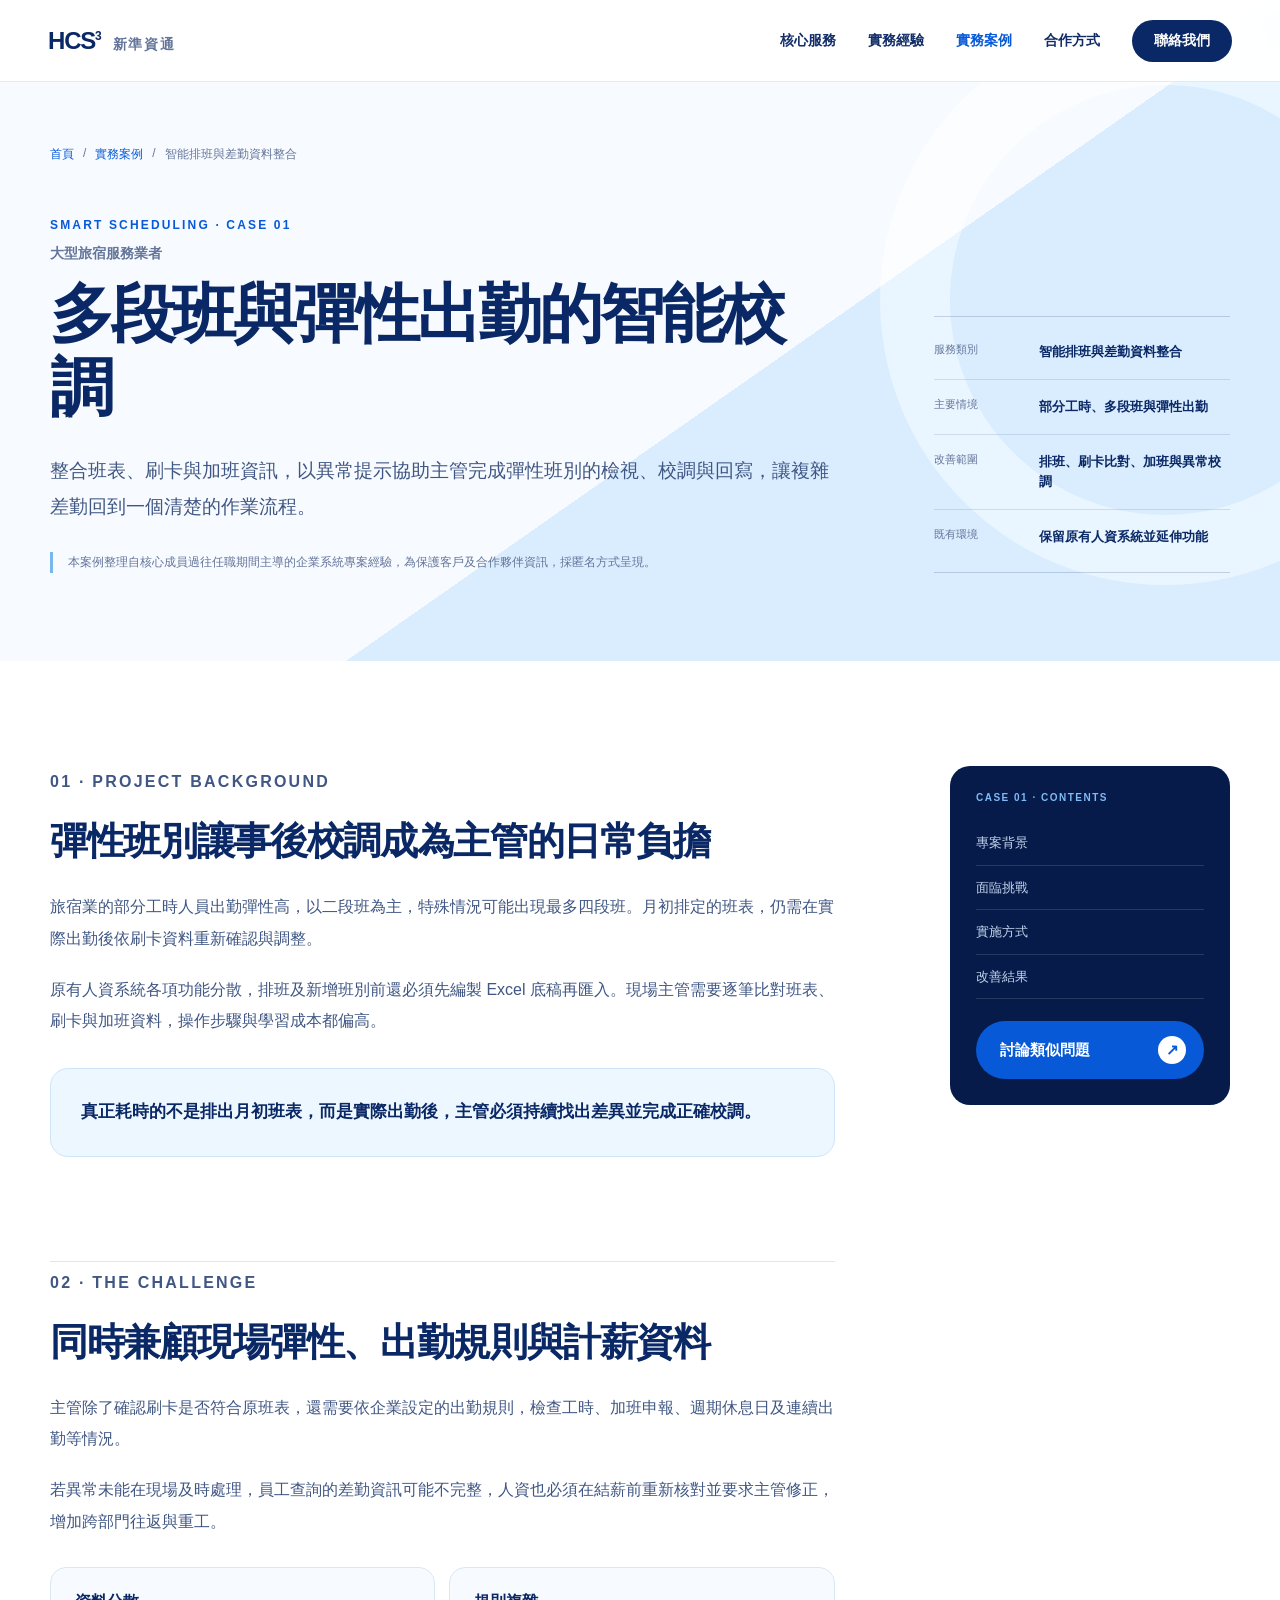
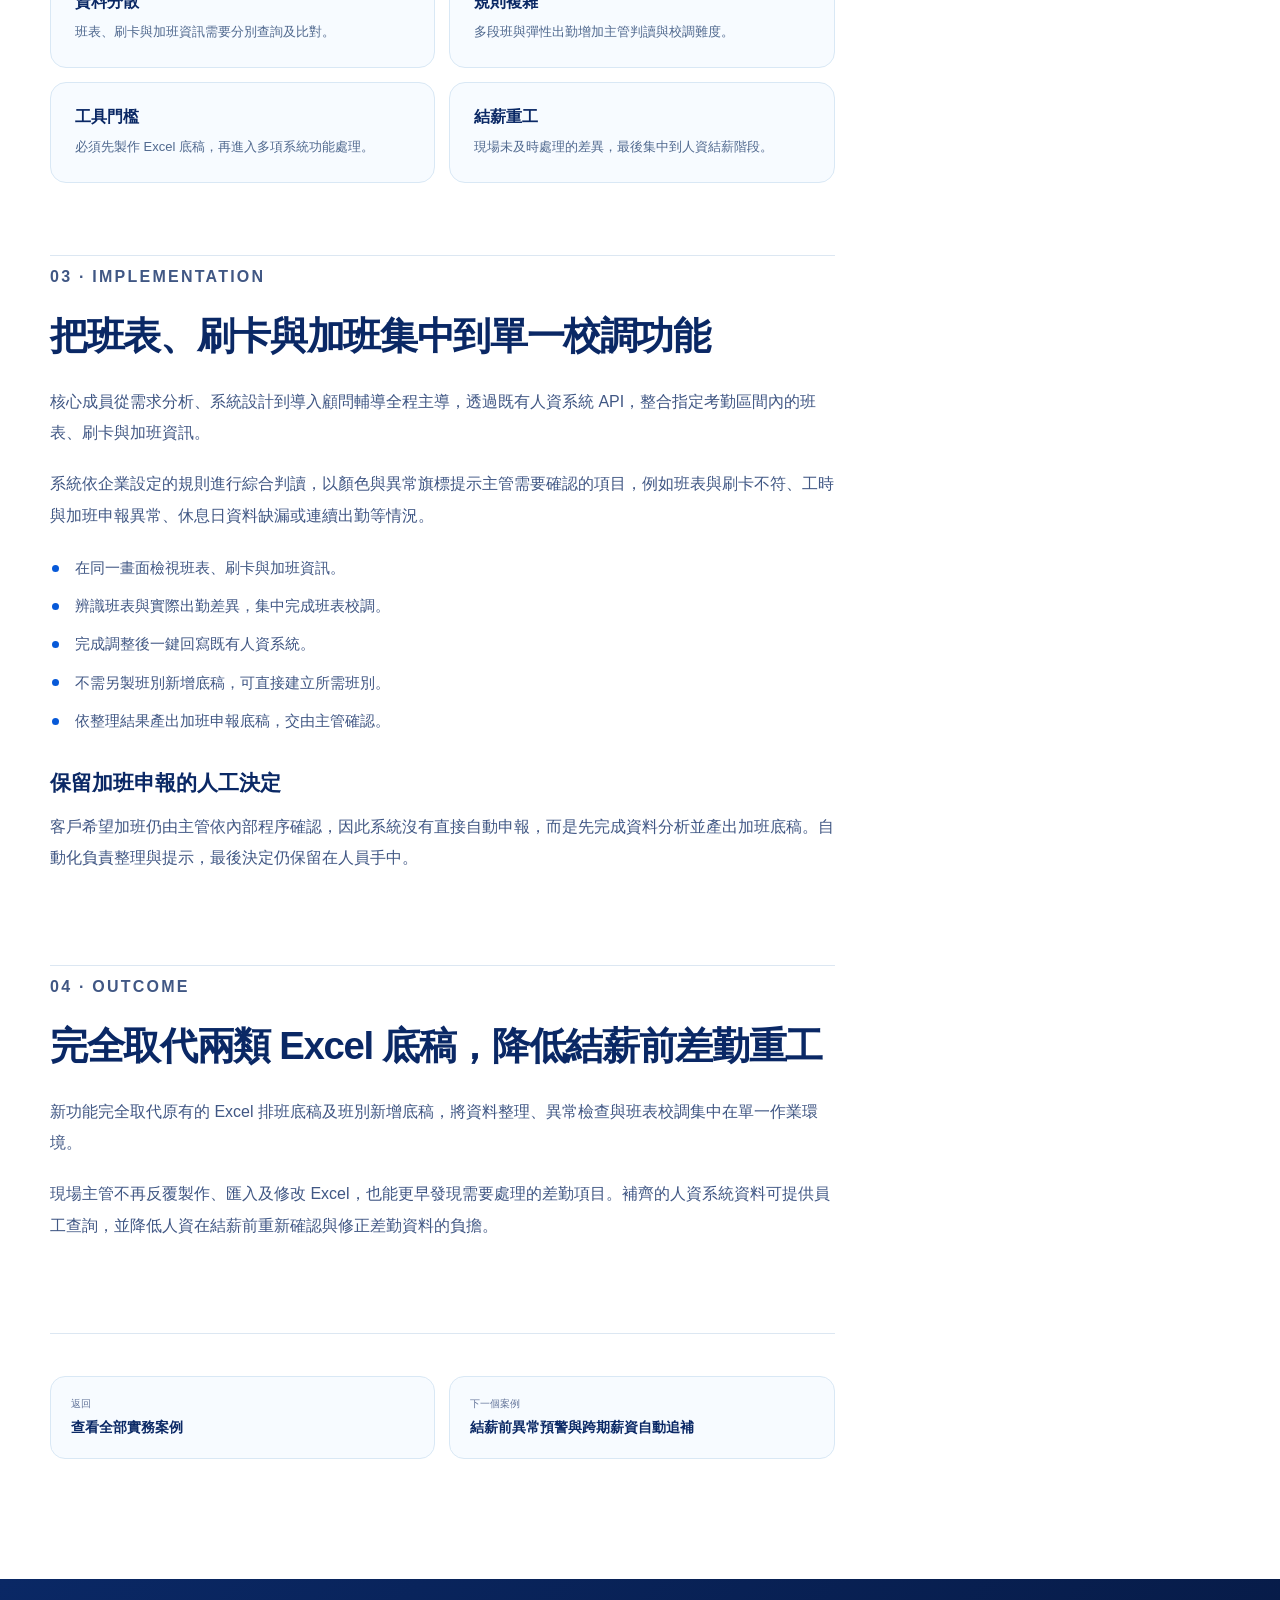
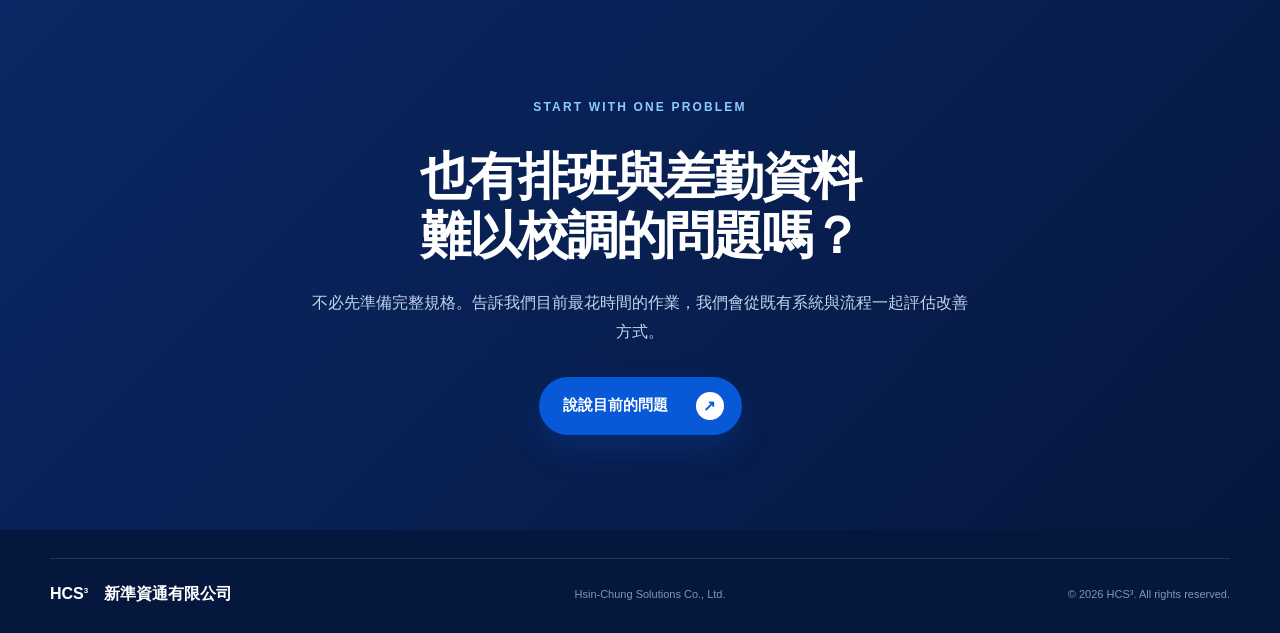
==== cases/scheduling-attendance.html @ ea7b6338 "新增實務案例頁與 SEO 基礎設定" ====
<!DOCTYPE html>
<html lang="zh-Hant">
<head>
  <meta charset="utf-8">
  <meta name="viewport" content="width=device-width, initial-scale=1">
  <meta name="description" content="大型旅宿服務業者的智能排班與差勤整合案例：整合班表、刷卡與加班資訊，取代 Excel 排班底稿並協助主管校調彈性班別。">
  <meta name="theme-color" content="#0a2865">
  <meta name="robots" content="index,follow,max-image-preview:large,max-snippet:-1,max-video-preview:-1">
  <link rel="canonical" href="https://www.hcs3.com/cases/scheduling-attendance.html">
  <link rel="icon" href="../assets/favicon.svg" type="image/svg+xml">
  <meta property="og:type" content="article">
  <meta property="og:locale" content="zh_TW">
  <meta property="og:site_name" content="HCS³ 新準資通">
  <meta property="og:title" content="多段班與彈性出勤的智能校調｜HCS³ 實務案例">
  <meta property="og:description" content="整合班表、刷卡與加班資訊，以異常提示協助主管完成彈性班別的檢視、校調與回寫。">
  <meta property="og:url" content="https://www.hcs3.com/cases/scheduling-attendance.html">
  <meta property="og:image" content="https://www.hcs3.com/assets/hcs3-social-card.png">
  <meta property="og:image:width" content="1200">
  <meta property="og:image:height" content="630">
  <meta property="og:image:alt" content="HCS³ 新準資通實務案例">
  <meta name="twitter:card" content="summary_large_image">
  <meta name="twitter:title" content="多段班與彈性出勤的智能校調｜HCS³ 實務案例">
  <meta name="twitter:description" content="整合班表、刷卡與加班資訊，以異常提示協助主管完成彈性班別的檢視、校調與回寫。">
  <meta name="twitter:image" content="https://www.hcs3.com/assets/hcs3-social-card.png">
  <title>多段班與彈性出勤的智能校調｜HCS³ 實務案例</title>
  <script type="application/ld+json">
  {
    "@context": "https://schema.org",
    "@graph": [
      {
        "@type": "Article",
        "@id": "https://www.hcs3.com/cases/scheduling-attendance.html#article",
        "headline": "多段班與彈性出勤的智能校調",
        "description": "大型旅宿服務業者的智能排班與差勤整合案例：整合班表、刷卡與加班資訊，取代 Excel 排班底稿並協助主管校調彈性班別。",
        "url": "https://www.hcs3.com/cases/scheduling-attendance.html",
        "mainEntityOfPage": "https://www.hcs3.com/cases/scheduling-attendance.html",
        "image": "https://www.hcs3.com/assets/hcs3-social-card.png",
        "datePublished": "2026-08-25",
        "dateModified": "2026-08-25",
        "inLanguage": "zh-Hant-TW",
        "author": { "@type": "Organization", "name": "新準資通有限公司", "url": "https://www.hcs3.com/" },
        "publisher": {
          "@type": "Organization",
          "name": "新準資通有限公司",
          "url": "https://www.hcs3.com/",
          "logo": { "@type": "ImageObject", "url": "https://www.hcs3.com/assets/favicon.svg" }
        },
        "about": ["智能排班", "差勤資料整合", "人資系統整合"]
      },
      {
        "@type": "BreadcrumbList",
        "itemListElement": [
          { "@type": "ListItem", "position": 1, "name": "首頁", "item": "https://www.hcs3.com/" },
          { "@type": "ListItem", "position": 2, "name": "實務案例", "item": "https://www.hcs3.com/#cases" },
          { "@type": "ListItem", "position": 3, "name": "多段班與彈性出勤的智能校調", "item": "https://www.hcs3.com/cases/scheduling-attendance.html" }
        ]
      }
    ]
  }
  </script>
  <link rel="stylesheet" href="../styles.css?v=20260825-1">
  <script src="../script.js?v=20260825-1" defer></script>
</head>
<body class="case-page">
  <header class="site-header" id="site-header">
    <a class="brand" href="../index.html" aria-label="HCS3 首頁">
      <span class="brand-mark">HCS<sup>3</sup></span>
      <span class="brand-name">新準資通</span>
    </a>

    <button class="menu-button" type="button" aria-expanded="false" aria-controls="main-nav" aria-label="開啟導覽選單">
      <span></span><span></span><span></span>
    </button>

    <nav class="main-nav" id="main-nav" aria-label="主要導覽">
      <a href="../index.html#services">核心服務</a>
      <a href="../index.html#experience">實務經驗</a>
      <a href="../index.html#cases" aria-current="page">實務案例</a>
      <a href="../index.html#approach">合作方式</a>
      <a class="nav-cta" href="../index.html#contact">聯絡我們</a>
    </nav>
  </header>

  <main>
    <section class="case-hero">
      <div class="section">
        <nav class="breadcrumb" aria-label="麵包屑導覽">
          <a href="../index.html">首頁</a><span aria-hidden="true">/</span>
          <a href="../index.html#cases">實務案例</a><span aria-hidden="true">/</span>
          <span>智能排班與差勤資料整合</span>
        </nav>

        <div class="case-hero-grid">
          <div>
            <p class="eyebrow">SMART SCHEDULING · CASE 01</p>
            <p class="case-hero-industry">大型旅宿服務業者</p>
            <h1>多段班與彈性出勤的智能校調</h1>
            <p class="case-summary">整合班表、刷卡與加班資訊，以異常提示協助主管完成彈性班別的檢視、校調與回寫，讓複雜差勤回到一個清楚的作業流程。</p>
            <p class="case-disclosure">本案例整理自核心成員過往任職期間主導的企業系統專案經驗，為保護客戶及合作夥伴資訊，採匿名方式呈現。</p>
          </div>

          <dl class="case-facts">
            <div><dt>服務類別</dt><dd>智能排班與差勤資料整合</dd></div>
            <div><dt>主要情境</dt><dd>部分工時、多段班與彈性出勤</dd></div>
            <div><dt>改善範圍</dt><dd>排班、刷卡比對、加班與異常校調</dd></div>
            <div><dt>既有環境</dt><dd>保留原有人資系統並延伸功能</dd></div>
          </dl>
        </div>
      </div>
    </section>

    <div class="section case-layout">
      <article class="case-content">
        <section class="case-section" id="background">
          <p class="case-section-number">01 · PROJECT BACKGROUND</p>
          <h2>彈性班別讓事後校調成為主管的日常負擔</h2>
          <p>旅宿業的部分工時人員出勤彈性高，以二段班為主，特殊情況可能出現最多四段班。月初排定的班表，仍需在實際出勤後依刷卡資料重新確認與調整。</p>
          <p>原有人資系統各項功能分散，排班及新增班別前還必須先編製 Excel 底稿再匯入。現場主管需要逐筆比對班表、刷卡與加班資料，操作步驟與學習成本都偏高。</p>
          <div class="case-callout">真正耗時的不是排出月初班表，而是實際出勤後，主管必須持續找出差異並完成正確校調。</div>
        </section>

        <section class="case-section" id="challenge">
          <p class="case-section-number">02 · THE CHALLENGE</p>
          <h2>同時兼顧現場彈性、出勤規則與計薪資料</h2>
          <p>主管除了確認刷卡是否符合原班表，還需要依企業設定的出勤規則，檢查工時、加班申報、週期休息日及連續出勤等情況。</p>
          <p>若異常未能在現場及時處理，員工查詢的差勤資訊可能不完整，人資也必須在結薪前重新核對並要求主管修正，增加跨部門往返與重工。</p>
          <div class="case-points">
            <div class="case-point"><strong>資料分散</strong><span>班表、刷卡與加班資訊需要分別查詢及比對。</span></div>
            <div class="case-point"><strong>規則複雜</strong><span>多段班與彈性出勤增加主管判讀與校調難度。</span></div>
            <div class="case-point"><strong>工具門檻</strong><span>必須先製作 Excel 底稿，再進入多項系統功能處理。</span></div>
            <div class="case-point"><strong>結薪重工</strong><span>現場未及時處理的差異，最後集中到人資結薪階段。</span></div>
          </div>
        </section>

        <section class="case-section" id="solution">
          <p class="case-section-number">03 · IMPLEMENTATION</p>
          <h2>把班表、刷卡與加班集中到單一校調功能</h2>
          <p>核心成員從需求分析、系統設計到導入顧問輔導全程主導，透過既有人資系統 API，整合指定考勤區間內的班表、刷卡與加班資訊。</p>
          <p>系統依企業設定的規則進行綜合判讀，以顏色與異常旗標提示主管需要確認的項目，例如班表與刷卡不符、工時與加班申報異常、休息日資料缺漏或連續出勤等情況。</p>
          <ul>
            <li>在同一畫面檢視班表、刷卡與加班資訊。</li>
            <li>辨識班表與實際出勤差異，集中完成班表校調。</li>
            <li>完成調整後一鍵回寫既有人資系統。</li>
            <li>不需另製班別新增底稿，可直接建立所需班別。</li>
            <li>依整理結果產出加班申報底稿，交由主管確認。</li>
          </ul>

          <h3>保留加班申報的人工決定</h3>
          <p>客戶希望加班仍由主管依內部程序確認，因此系統沒有直接自動申報，而是先完成資料分析並產出加班底稿。自動化負責整理與提示，最後決定仍保留在人員手中。</p>
        </section>

        <section class="case-section" id="result">
          <p class="case-section-number">04 · OUTCOME</p>
          <h2>完全取代兩類 Excel 底稿，降低結薪前差勤重工</h2>
          <p>新功能完全取代原有的 Excel 排班底稿及班別新增底稿，將資料整理、異常檢查與班表校調集中在單一作業環境。</p>
          <p>現場主管不再反覆製作、匯入及修改 Excel，也能更早發現需要處理的差勤項目。補齊的人資系統資料可提供員工查詢，並降低人資在結薪前重新確認與修正差勤資料的負擔。</p>
        </section>

        <nav class="case-navigation" aria-label="案例頁面導覽">
          <a href="../index.html#cases"><small>返回</small><strong>查看全部實務案例</strong></a>
          <a href="payroll-reconciliation.html"><small>下一個案例</small><strong>結薪前異常預警與跨期薪資自動追補</strong></a>
        </nav>
      </article>

      <aside class="case-sidebar" aria-label="本頁導覽">
        <div class="case-sidebar-card">
          <p>CASE 01 · CONTENTS</p>
          <nav aria-label="案例段落">
            <a href="#background">專案背景</a>
            <a href="#challenge">面臨挑戰</a>
            <a href="#solution">實施方式</a>
            <a href="#result">改善結果</a>
          </nav>
          <a class="button" href="../index.html#contact">討論類似問題 <span aria-hidden="true">↗</span></a>
        </div>
      </aside>
    </div>

    <section class="case-cta">
      <div class="section">
        <p class="eyebrow light">START WITH ONE PROBLEM</p>
        <h2>也有排班與差勤資料<br>難以校調的問題嗎？</h2>
        <p>不必先準備完整規格。告訴我們目前最花時間的作業，我們會從既有系統與流程一起評估改善方式。</p>
        <a class="button" href="../index.html#contact">說說目前的問題 <span aria-hidden="true">↗</span></a>
      </div>
    </section>
  </main>

  <footer>
    <div class="section footer-bottom">
      <p class="footer-brand">HCS<sup>3</sup>　新準資通有限公司</p>
      <p>Hsin-Chung Solutions Co., Ltd.</p>
      <p>© <span id="year">2026</span> HCS³. All rights reserved.</p>
    </div>
  </footer>
</body>
</html>
---- styles.css ----
:root {
  --navy: #0a2865;
  --navy-dark: #061b49;
  --blue: #0759d8;
  --sky: #cfe8ff;
  --pale: #edf7ff;
  --ink: #112c66;
  --muted: #64759a;
  --coral: #ff6369;
}

* { box-sizing: border-box; }
html { scroll-behavior: smooth; scroll-padding-top: 82px; }
body {
  margin: 0;
  color: var(--ink);
  background: white;
  font-family: "Noto Sans TC", "PingFang TC", "Microsoft JhengHei", Arial, sans-serif;
  -webkit-font-smoothing: antialiased;
}
a { color: inherit; text-decoration: none; }
.section { width: min(1180px, calc(100% - 96px)); margin-inline: auto; }
.eyebrow { margin: 0 0 18px; color: var(--blue); font-size: 12px; font-weight: 800; letter-spacing: .18em; }
.eyebrow.light { color: #8fc9ff; }
h1, h2, h3, p { overflow-wrap: break-word; }
h2 { margin: 0; color: var(--navy); font-size: clamp(40px, 4vw, 62px); line-height: 1.15; letter-spacing: -.04em; font-weight: 650; }

.site-header {
  position: fixed;
  z-index: 20;
  inset: 0 0 auto;
  width: 100%;
  height: 82px;
  padding-inline: max(48px, calc((100vw - 1320px) / 2));
  display: flex;
  align-items: center;
  justify-content: space-between;
  background: rgba(255,255,255,.92);
  border-bottom: 1px solid rgba(10,40,101,.1);
  backdrop-filter: blur(14px);
}
.brand { display: flex; align-items: baseline; gap: 12px; font-weight: 700; }
.brand-mark { color: var(--navy); font-size: 24px; letter-spacing: -.05em; }
.brand-mark sup, .footer-brand sup { font-size: .5em; vertical-align: super; }
.brand-name { color: var(--muted); font-size: 14px; letter-spacing: .12em; }
.main-nav { display: flex; align-items: center; gap: 32px; font-size: 14px; font-weight: 700; }
.main-nav a { padding: 12px 0; }
.main-nav .nav-cta { padding: 12px 22px; color: white; background: var(--navy); border-radius: 99px; }
.menu-button { display: none; }

.hero {
  min-height: 760px;
  height: 100svh;
  max-height: 960px;
  padding: 145px max(48px, calc((100vw - 1320px) / 2)) 70px;
  position: relative;
  display: grid;
  grid-template-columns: .95fr 1.05fr;
  align-items: center;
  gap: 6vw;
  overflow: hidden;
}
.hero::before {
  content: "";
  position: absolute;
  z-index: -1;
  width: 62vw;
  height: 115%;
  top: -8%;
  right: -14vw;
  border-radius: 50% 0 0 50%;
  background: linear-gradient(145deg, #e7f4ff, #b9dcff 55%, #dcebff);
}
.hero h1 { margin: 0; color: var(--navy); font-size: clamp(54px, 5vw, 82px); line-height: 1.12; letter-spacing: -.055em; font-weight: 650; }
.hero-positioning { max-width: 650px; margin: 26px 0 0; color: var(--navy); font-size: clamp(19px, 1.5vw, 24px); font-weight: 750; line-height: 1.55; }
.hero-lead { max-width: 650px; margin: 14px 0 0; color: #405784; font-size: clamp(16px, 1.15vw, 19px); line-height: 1.85; }
.hero-actions { display: flex; align-items: center; gap: 28px; margin-top: 36px; }
.button { display: inline-flex; align-items: center; gap: 28px; padding: 15px 18px 15px 24px; color: white; background: var(--blue); border-radius: 99px; font-size: 15px; font-weight: 700; box-shadow: 0 14px 32px rgba(7,89,216,.22); transition: .2s ease; }
.button span { display: grid; place-items: center; width: 28px; height: 28px; color: var(--blue); background: white; border-radius: 50%; }
.button:hover { background: var(--navy); transform: translateY(-2px); }
.text-link { padding-block: 10px; font-size: 14px; font-weight: 700; border-bottom: 1px solid #9bb0d0; }

.hero-visual { position: relative; min-height: 500px; }
.orbit { position: absolute; border: 1px solid rgba(6,66,151,.14); border-radius: 50%; }
.orbit-large { width: 510px; height: 510px; right: 2%; top: 0; }
.orbit-small { width: 390px; height: 390px; right: 10%; top: 12%; border-style: dashed; }
.dashboard, .status-card, .benefits-card { position: absolute; background: rgba(255,255,255,.94); border: 1px solid rgba(10,40,101,.12); border-radius: 22px; box-shadow: 0 30px 80px rgba(22,85,153,.18); }
.dashboard { width: min(440px, 78%); height: 310px; right: 7%; top: 18%; padding: 24px; transform: rotate(1.5deg); }
.dashboard-head { display: flex; align-items: center; gap: 7px; padding-bottom: 16px; border-bottom: 1px solid #dfeafb; }
.dashboard-head i { width: 7px; height: 7px; background: #aecff2; border-radius: 50%; }
.dashboard-head i:first-child { background: var(--coral); }
.dashboard-head b { margin-left: auto; font-size: 9px; letter-spacing: .18em; }
.chart { height: 130px; padding-top: 22px; display: flex; align-items: end; justify-content: center; gap: 18px; border-bottom: 1px solid #e2edfa; }
.chart span { width: 32px; border-radius: 8px 8px 0 0; background: linear-gradient(#58a6ff, #0c5cdb); }
.chart span:nth-child(1) { height: 38%; }.chart span:nth-child(2) { height: 55%; }.chart span:nth-child(3) { height: 48%; }.chart span:nth-child(4) { height: 82%; }.chart span:nth-child(5) { height: 68%; background: linear-gradient(#ff8a8d, #ff5963); }
.systems { margin-top: 28px; display: flex; align-items: center; justify-content: center; }
.systems b { width: 50px; height: 34px; display: grid; place-items: center; background: #e4f1ff; border-radius: 8px; font-size: 9px; }
.systems i { width: 35px; height: 1px; background: #83a7d4; }
.status-card { z-index: 2; width: 210px; left: 0; top: 8%; padding: 16px; display: flex; align-items: center; gap: 12px; transform: rotate(-4deg); }
.status-card > i { width: 35px; height: 35px; background: radial-gradient(circle, #1f78e8 0 24%, #d6ecff 26%); border-radius: 50%; }
.status-card span { display: grid; gap: 3px; }.status-card b { font-size: 13px; }.status-card small, .benefits-card small { color: var(--muted); font-size: 10px; }
.benefits-card { z-index: 2; right: 0; bottom: 1%; padding: 17px 20px; transform: rotate(2deg); }
.benefits-card ul { margin: 7px 0 0; padding: 0; display: grid; gap: 5px; list-style: none; color: var(--navy); font-size: 11px; font-weight: 750; }
.benefits-card li::before { content: "✓"; margin-right: 7px; color: var(--blue); }

.services { padding-block: 130px 140px; }
.section-heading, .experience-heading { display: flex; align-items: end; justify-content: space-between; gap: 60px; margin-bottom: 56px; }
.section-heading > p, .experience-heading > p { max-width: 410px; margin: 0 0 6px; color: var(--muted); line-height: 1.8; }
.service-grid { display: grid; grid-template-columns: repeat(3, 1fr); gap: 18px; }
.service-card { min-height: 470px; padding: 30px; position: relative; overflow: hidden; background: var(--pale); border: 1px solid #d2e9ff; border-radius: 24px; transition: .25s ease; }
.service-card::after { content: ""; position: absolute; width: 170px; height: 170px; right: -70px; bottom: -90px; background: #c9e6ff; border-radius: 50%; }
.service-card:hover { transform: translateY(-6px); box-shadow: 0 24px 60px rgba(20,75,135,.12); }
.service-number { width: 54px; height: 54px; margin-bottom: 42px; display: grid; place-items: center; color: var(--blue); background: white; border: 1px solid #cbe5ff; border-radius: 50%; font-size: 14px; font-weight: 800; }
.card-label { margin: 0 0 10px; color: #5892ce; font-size: 10px; font-weight: 800; letter-spacing: .12em; }
.service-card h3 { min-height: 68px; margin: 0; color: var(--navy); font-size: 25px; line-height: 1.35; }
.question { min-height: 88px; margin: 18px 0 22px; font-size: 15px; font-weight: 700; line-height: 1.75; }
.description { margin: 0; padding-top: 22px; color: #50698f; border-top: 1px solid #bdd8f2; font-size: 15px; line-height: 1.75; }

.experience { padding-block: 125px 140px; color: white; background: var(--navy-dark); overflow: hidden; }
.experience h2 { color: white; }
.experience-heading > p { color: #adc4e7; }
.metric-grid { display: grid; grid-template-columns: repeat(3, 1fr); gap: 20px; }
.metric { padding: 20px; text-align: center; }
.metric-ring { width: 225px; height: 225px; margin: 0 auto 30px; display: flex; align-items: center; justify-content: center; border: 24px solid rgba(170,214,255,.18); border-top-color: #4ea4ff; border-radius: 50%; }
.metric-ring strong { font-size: 56px; letter-spacing: -.05em; }.metric-ring strong sup { color: #58aafd; font-size: .45em; }.metric-ring span { margin-left: 7px; font-size: 27px; }
.metric-ring.text-ring strong { font-size: 34px; }
.metric h3 { margin: 0 0 8px; font-size: 19px; }.metric p { margin: 0; color: #a8c0e2; font-size: 14px; }

.cases { padding-block: 130px 145px; }
.cases-heading { align-items: start; }
.cases-intro { max-width: 430px; }
.cases-intro p { margin: 0 0 14px; color: var(--ink); font-size: 17px; font-weight: 700; line-height: 1.75; }
.cases-intro small { display: block; color: var(--muted); font-size: 12px; line-height: 1.8; }
.case-grid { display: grid; grid-template-columns: repeat(3, 1fr); gap: 18px; }
.case-card { min-height: 530px; padding: 32px; position: relative; display: flex; flex-direction: column; overflow: hidden; background: #f7fbff; border: 1px solid #d5e6f5; border-radius: 24px; transition: transform .25s ease, border-color .25s ease, box-shadow .25s ease; }
.case-card::after { content: ""; position: absolute; width: 160px; height: 160px; right: -95px; bottom: -95px; background: #d7edff; border-radius: 50%; transition: transform .25s ease; }
.case-card:hover { transform: translateY(-6px); border-color: #9ec9f2; box-shadow: 0 24px 60px rgba(20,75,135,.12); }
.case-card:hover::after { transform: scale(1.18); }
.case-number { margin-bottom: 42px; color: #76a9d9; font-size: 10px; font-weight: 800; letter-spacing: .16em; }
.case-industry { margin: 0 0 7px; color: var(--blue); font-size: 13px; font-weight: 800; }
.case-category { margin: 0 0 16px; color: var(--muted); font-size: 11px; font-weight: 700; letter-spacing: .04em; }
.case-card h3 { margin: 0; color: var(--navy); font-size: 26px; line-height: 1.42; letter-spacing: -.02em; }
.case-card > p:not(.case-industry):not(.case-category) { margin: 20px 0; color: #50698f; font-size: 14px; line-height: 1.8; }
.case-card ul { margin: 0 0 28px; padding: 20px 0 0; display: grid; gap: 9px; list-style: none; border-top: 1px solid #d8e6f4; color: var(--ink); font-size: 13px; line-height: 1.55; }
.case-card li::before { content: "✓"; margin-right: 8px; color: var(--blue); font-weight: 800; }
.case-link { z-index: 1; margin-top: auto; display: flex; align-items: center; justify-content: space-between; color: var(--navy); font-size: 14px; font-weight: 800; }
.case-link b { width: 34px; height: 34px; display: grid; place-items: center; color: white; background: var(--blue); border-radius: 50%; font-size: 15px; }

/* Case study pages */
.case-page { overflow-x: clip; background: #fff; }
.case-page .main-nav a[aria-current="page"] { color: var(--blue); }
.case-hero { padding: 146px 0 88px; position: relative; overflow: hidden; background: linear-gradient(145deg, #f7fbff 0 58%, #d9edff 58% 100%); }
.case-hero::after { content: ""; position: absolute; width: 430px; height: 430px; right: -170px; top: 15px; border: 70px solid rgba(255,255,255,.42); border-radius: 50%; }
.breadcrumb { margin-bottom: 55px; display: flex; flex-wrap: wrap; gap: 9px; color: var(--muted); font-size: 12px; }
.breadcrumb a { color: var(--blue); }
.case-hero-grid { position: relative; z-index: 1; display: grid; grid-template-columns: minmax(0, 1.45fr) minmax(270px, .55fr); gap: clamp(55px, 8vw, 105px); align-items: end; }
.case-hero-grid > * { min-width: 0; }
.case-hero .eyebrow { margin-bottom: 13px; }
.case-hero-industry { margin: 0 0 15px; color: var(--muted); font-size: 14px; font-weight: 750; }
.case-hero h1 { max-width: 800px; margin: 0; color: var(--navy); font-size: clamp(44px, 5vw, 70px); line-height: 1.15; letter-spacing: -.045em; font-weight: 650; }
.case-summary { max-width: 800px; margin: 28px 0 0; color: #405784; font-size: clamp(17px, 1.5vw, 21px); line-height: 1.85; }
.case-hero h1, .case-summary, .case-facts dd { overflow-wrap: anywhere; }
.case-facts { margin: 0; padding: 8px 0; border-block: 1px solid rgba(10,40,101,.18); }
.case-facts div { padding: 17px 0; display: grid; grid-template-columns: 90px 1fr; gap: 15px; border-bottom: 1px solid rgba(10,40,101,.12); }
.case-facts div:last-child { border-bottom: 0; }
.case-facts dt { color: var(--muted); font-size: 11px; }
.case-facts dd { margin: 0; color: var(--navy); font-size: 13px; font-weight: 750; line-height: 1.55; }
.case-disclosure { margin: 28px 0 0; padding-left: 15px; color: var(--muted); border-left: 3px solid #78b7ee; font-size: 12px; line-height: 1.75; }

.case-layout { padding-block: 105px 120px; display: grid; grid-template-columns: minmax(0, 1fr) 280px; gap: clamp(65px, 9vw, 120px); align-items: start; }
.case-content { min-width: 0; }
.case-section { padding-bottom: 72px; }
.case-section + .case-section { padding-top: 5px; border-top: 1px solid #dce7f2; }
.case-section-number { margin: 0 0 12px; color: #78a8d7; font-size: 11px; font-weight: 800; letter-spacing: .14em; }
.case-section h2 { margin: 0 0 26px; color: var(--navy); font-size: clamp(31px, 3vw, 44px); line-height: 1.25; letter-spacing: -.035em; }
.case-section h3 { margin: 34px 0 12px; color: var(--navy); font-size: 21px; line-height: 1.45; }
.case-section p { margin: 0 0 20px; color: #405784; font-size: 16px; line-height: 1.95; }
.case-section ul { margin: 24px 0; padding: 0; display: grid; gap: 12px; list-style: none; }
.case-section li { padding-left: 25px; position: relative; color: #405784; font-size: 15px; line-height: 1.75; }
.case-section li::before { content: ""; position: absolute; width: 7px; height: 7px; left: 2px; top: .65em; background: var(--blue); border-radius: 50%; }
.case-callout { margin: 32px 0; padding: 28px 30px; color: var(--navy); background: var(--pale); border: 1px solid #cfe5fa; border-radius: 18px; font-size: 17px; font-weight: 700; line-height: 1.8; }
.case-points { margin-top: 30px; display: grid; grid-template-columns: repeat(2, 1fr); gap: 14px; }
.case-point { padding: 24px; background: #f7fbff; border: 1px solid #d9e8f5; border-radius: 16px; }
.case-point strong { display: block; margin-bottom: 8px; color: var(--navy); font-size: 16px; }
.case-point span { color: #50698f; font-size: 13px; line-height: 1.7; }
.case-sidebar { position: sticky; top: 112px; }
.case-sidebar-card { padding: 26px; background: var(--navy-dark); border-radius: 20px; color: white; }
.case-sidebar-card > p { margin: 0 0 18px; color: #7fbbf6; font-size: 10px; font-weight: 800; letter-spacing: .15em; }
.case-sidebar nav { display: grid; margin-bottom: 22px; }
.case-sidebar nav a { padding: 12px 0; color: #c3d4ed; border-bottom: 1px solid rgba(255,255,255,.13); font-size: 13px; line-height: 1.5; }
.case-sidebar .button { width: 100%; justify-content: space-between; box-shadow: none; }
.case-navigation { padding-top: 42px; display: grid; grid-template-columns: 1fr 1fr; gap: 14px; border-top: 1px solid #dce7f2; }
.case-navigation a { padding: 20px; display: grid; gap: 6px; background: #f7fbff; border: 1px solid #d9e8f5; border-radius: 15px; transition: .2s ease; }
.case-navigation a:hover { border-color: #9ec9f2; transform: translateY(-2px); }
.case-navigation small { color: var(--muted); font-size: 10px; }
.case-navigation strong { color: var(--navy); font-size: 14px; line-height: 1.5; }
.case-cta { padding-block: 95px; color: white; text-align: center; background: linear-gradient(135deg, #0a2865, #06173e); }
.case-cta h2 { margin-inline: auto; color: white; }
.case-cta p { max-width: 660px; margin: 22px auto 30px; color: #c3d4ed; line-height: 1.85; }
.case-cta .button { margin-inline: auto; }

.approach { min-height: 760px; display: grid; grid-template-columns: 1fr 1fr; }
.approach-visual { position: relative; overflow: hidden; display: grid; place-items: center; background: linear-gradient(150deg, #d9eeff, #9bcfff); }
.approach-visual::before, .approach-visual::after { content: ""; position: absolute; width: 620px; height: 620px; border: 100px solid rgba(255,255,255,.25); border-radius: 50%; }
.approach-visual::before { left: -400px; top: -250px; }.approach-visual::after { right: -420px; bottom: -280px; }
.approach-visual span { color: rgba(255,255,255,.55); font-size: clamp(100px, 13vw, 190px); font-weight: 900; transform: rotate(-90deg); }
.approach-copy { padding: 105px max(48px, calc((100vw - 1180px) / 2)) 100px 8vw; }
.approach-lead { max-width: 640px; margin: 24px 0; color: #4e648a; line-height: 1.8; }
.question-list { margin: 0 0 26px; padding: 0; list-style: none; }
.question-list li { padding: 13px 0; display: flex; gap: 18px; border-bottom: 1px solid #dbe5f0; font-size: 15px; line-height: 1.55; }
.question-list span { color: #74a8df; font-size: 11px; font-weight: 800; }
.conclusion { margin-bottom: 26px; font-weight: 700; }

.contact { padding-block: 120px; color: white; background: linear-gradient(135deg, #0a2865, #06173e); }
.contact-layout { display: grid; grid-template-columns: .85fr 1.15fr; gap: clamp(55px, 8vw, 110px); align-items: start; }
.contact-copy h2 { color: white; }
.contact-copy > p:not(.eyebrow) { max-width: 520px; margin: 28px 0 0; color: #c3d4ed; font-size: 16px; line-height: 1.9; }
.contact-methods { margin-top: 42px; display: grid; border-top: 1px solid rgba(255,255,255,.16); }
.contact-methods a { padding: 17px 0; display: grid; grid-template-columns: 110px 1fr; align-items: center; gap: 15px; border-bottom: 1px solid rgba(255,255,255,.16); transition: .2s ease; }
.contact-methods a:hover { padding-left: 8px; }
.contact-methods small { color: #91add1; }
.contact-methods strong { font-size: 17px; }
.contact-form { padding: clamp(28px, 4vw, 48px); color: var(--ink); background: white; border-radius: 26px; box-shadow: 0 35px 90px rgba(0,0,0,.22); }
.form-grid { display: grid; grid-template-columns: 1fr 1fr; gap: 24px 20px; }
.form-grid label { display: grid; gap: 9px; color: var(--navy); font-size: 14px; font-weight: 750; }
.form-grid label > span { display: flex; align-items: center; gap: 8px; }
.form-grid em { color: #d74a52; font-size: 10px; font-style: normal; }
.form-grid label small { color: var(--muted); font-size: 10px; font-weight: 500; }
.form-full { grid-column: 1 / -1; }
.form-grid input, .form-grid select, .form-grid textarea { width: 100%; padding: 14px 15px; color: var(--ink); background: #f7fbff; border: 1px solid #cbdced; border-radius: 10px; font: inherit; font-weight: 500; outline: none; transition: border-color .2s ease, box-shadow .2s ease; }
.form-grid textarea { min-height: 150px; resize: vertical; line-height: 1.65; }
.form-grid input:focus, .form-grid select:focus, .form-grid textarea:focus { border-color: var(--blue); box-shadow: 0 0 0 3px rgba(7,89,216,.12); }
.form-grid input[aria-invalid="true"], .form-grid select[aria-invalid="true"], .form-grid textarea[aria-invalid="true"] { border-color: #d74a52; box-shadow: 0 0 0 3px rgba(215,74,82,.1); }
.form-privacy { margin: 22px 0 18px; color: var(--muted); font-size: 12px; line-height: 1.7; }
.form-submit { border: 0; cursor: pointer; }
.form-submit:disabled { cursor: wait; opacity: .7; transform: none; }
.form-status { min-height: 24px; margin: 14px 0 0; color: var(--muted); font-size: 13px; line-height: 1.6; }
.form-status.success { color: #167047; }
.form-status.error { color: #b5323a; }
.form-trap { position: absolute; width: 1px; height: 1px; overflow: hidden; clip: rect(0 0 0 0); clip-path: inset(50%); white-space: nowrap; }

footer { padding: 95px 0 28px; color: white; background: #06173e; }
.case-page footer { padding-top: 28px; }
.footer-main { padding-bottom: 75px; display: flex; align-items: end; justify-content: space-between; gap: 70px; }
.footer-main h2 { color: white; }
.email { min-width: 430px; padding: 25px 0; position: relative; display: grid; gap: 8px; border-block: 1px solid #3d5078; }
.email small { color: #8ea8d0; }.email strong { font-size: clamp(20px, 2vw, 27px); }.email > span { position: absolute; right: 0; top: 30px; color: #72b7ff; font-size: 24px; }
.footer-bottom { padding-top: 25px; display: flex; align-items: center; justify-content: space-between; gap: 24px; color: #7f96ba; border-top: 1px solid #25375d; font-size: 11px; }
.footer-bottom p { margin: 0; }.footer-brand { color: white; font-size: 16px; font-weight: 700; }

@media (max-width: 900px) {
  .site-header { padding-inline: 28px; }
  .menu-button { width: 42px; height: 42px; padding: 0; display: grid; place-content: center; gap: 5px; background: var(--navy); border: 0; border-radius: 50%; cursor: pointer; }
  .menu-button span { width: 18px; height: 1px; background: white; }
  .main-nav { position: absolute; top: 72px; right: 28px; width: 220px; padding: 10px; display: none; align-items: stretch; flex-direction: column; gap: 2px; background: white; border: 1px solid #dce8f5; border-radius: 16px; box-shadow: 0 20px 50px rgba(10,40,101,.15); }
  .main-nav.open { display: flex; }.main-nav a, .main-nav .nav-cta { padding: 13px 14px; border-radius: 10px; }.main-nav .nav-cta { color: white; }
  .hero { height: auto; min-height: 900px; padding: 140px 7vw 90px; grid-template-columns: 1fr; gap: 30px; }.hero::before { width: 110vw; height: 50%; top: auto; right: -30vw; bottom: -4%; border-radius: 50% 50% 0 0; }.hero-visual { width: min(650px,100%); min-height: 420px; margin: auto; }
  .section { width: min(100% - 56px, 760px); }.section-heading, .experience-heading { display: block; }.section-heading > p, .experience-heading > p { margin-top: 20px; }
  .service-grid, .metric-grid { grid-template-columns: 1fr; }.service-card { min-height: auto; }.service-card h3, .question { min-height: 0; }
  .case-grid { grid-template-columns: 1fr; }.case-card { min-height: auto; }.cases-intro { max-width: 680px; margin-top: 22px; }
  .case-hero-grid { grid-template-columns: 1fr; gap: 45px; }.case-facts { max-width: 620px; }.case-layout { grid-template-columns: 1fr; }.case-sidebar { position: static; }.case-sidebar-card { display: grid; grid-template-columns: 1fr auto; gap: 20px; align-items: end; }.case-sidebar-card > p { grid-column: 1 / -1; }.case-sidebar nav { margin: 0; }.case-sidebar .button { width: auto; }
  .approach { grid-template-columns: 1fr; }.approach-visual { min-height: 340px; }.approach-copy { padding: 90px max(28px, calc((100vw - 760px) / 2)); }
  .contact-layout { grid-template-columns: 1fr; }.contact-copy > p:not(.eyebrow) { max-width: 680px; }
  .footer-main { flex-direction: column; align-items: stretch; }.email { min-width: 0; }
}

@media (max-width: 600px) {
  html { scroll-padding-top: 70px; }.site-header { height: 70px; padding-inline: 20px; }.brand-name { display: none; }.main-nav { top: 62px; right: 20px; }
  .hero { min-height: 780px; padding: 112px 22px 70px; }.hero h1 { font-size: clamp(44px, 13vw, 60px); }.hero-lead { font-size: 16px; line-height: 1.75; }.hero-actions { align-items: flex-start; flex-direction: column; gap: 8px; margin-top: 28px; }
  .hero-visual { min-height: 350px; }.orbit-large { width: 320px; height: 320px; right: -20px; }.orbit-small { width: 245px; height: 245px; right: 20px; }.dashboard { width: 84%; height: 230px; right: 5%; padding: 17px; }.chart { height: 90px; gap: 10px; }.chart span { width: 22px; }.systems { margin-top: 18px; }.systems b { width: 40px; height: 28px; }.status-card { width: 170px; padding: 12px; top: 1%; }.benefits-card { right: 2px; bottom: 0; padding: 12px 14px; }.benefits-card ul { font-size: 10px; }
  .section { width: calc(100% - 40px); }.services, .experience { padding-block: 88px 95px; }.section-heading { margin-bottom: 34px; } h2 { font-size: 38px; }.service-card { padding: 25px 24px 30px; }.service-number { margin-bottom: 28px; }.service-card h3 { font-size: 23px; }
  .cases { padding-block: 88px 95px; }.case-card { padding: 25px 24px 28px; }.case-number { margin-bottom: 30px; }.case-card h3 { font-size: 23px; }
  .case-hero { padding: 112px 0 68px; background: linear-gradient(155deg, #f7fbff 0 76%, #d9edff 76% 100%); }.breadcrumb { margin-bottom: 38px; }.case-hero h1 { font-size: 42px; }.case-summary { font-size: 17px; }.case-facts div { grid-template-columns: 80px 1fr; }.case-layout { padding-block: 75px 90px; gap: 55px; }.case-section { padding-bottom: 55px; }.case-section h2 { font-size: 32px; }.case-section p { font-size: 15px; }.case-callout { padding: 23px 21px; font-size: 16px; }.case-points { grid-template-columns: 1fr; }.case-sidebar-card { display: block; }.case-sidebar-card > p { margin-bottom: 18px; }.case-sidebar nav { margin-bottom: 22px; }.case-sidebar .button { width: 100%; }.case-navigation { grid-template-columns: 1fr; }.case-cta { padding-block: 75px; }
  .metric-ring { width: 205px; height: 205px; }.approach-visual { min-height: 260px; }.approach-copy { padding: 80px 20px 90px; }
  .contact { padding-block: 85px; }.contact-layout { gap: 45px; }.contact-methods a { grid-template-columns: 95px 1fr; }.contact-methods strong { font-size: 15px; }.contact-form { padding: 26px 20px; border-radius: 20px; }.form-grid { grid-template-columns: 1fr; gap: 20px; }.form-full { grid-column: auto; }.form-submit { width: 100%; justify-content: space-between; }
  footer { padding-top: 78px; }.footer-main { padding-bottom: 58px; gap: 44px; }.email strong { font-size: 19px; }.footer-bottom { align-items: flex-start; flex-direction: column; gap: 10px; }
}

@media (prefers-reduced-motion: reduce) {
  html { scroll-behavior: auto; }
  *, *::before, *::after { transition: none !important; }
}
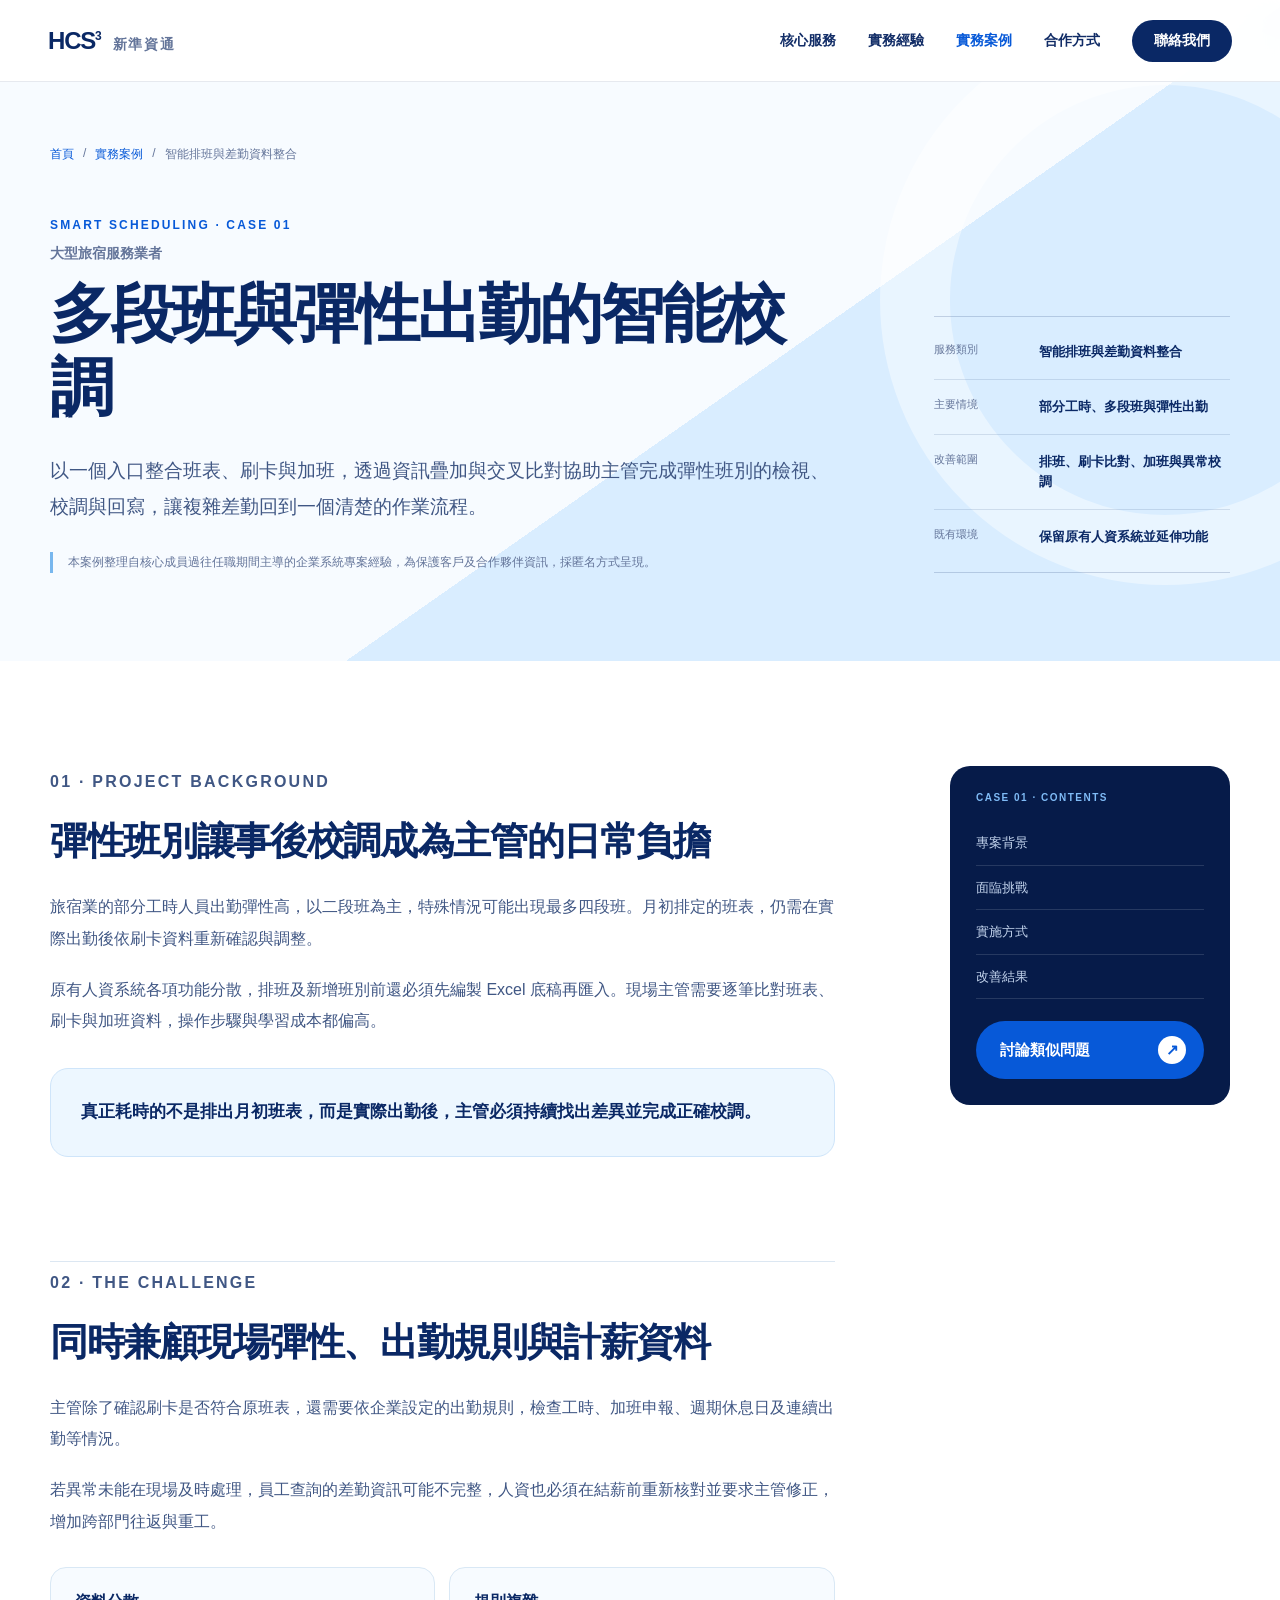
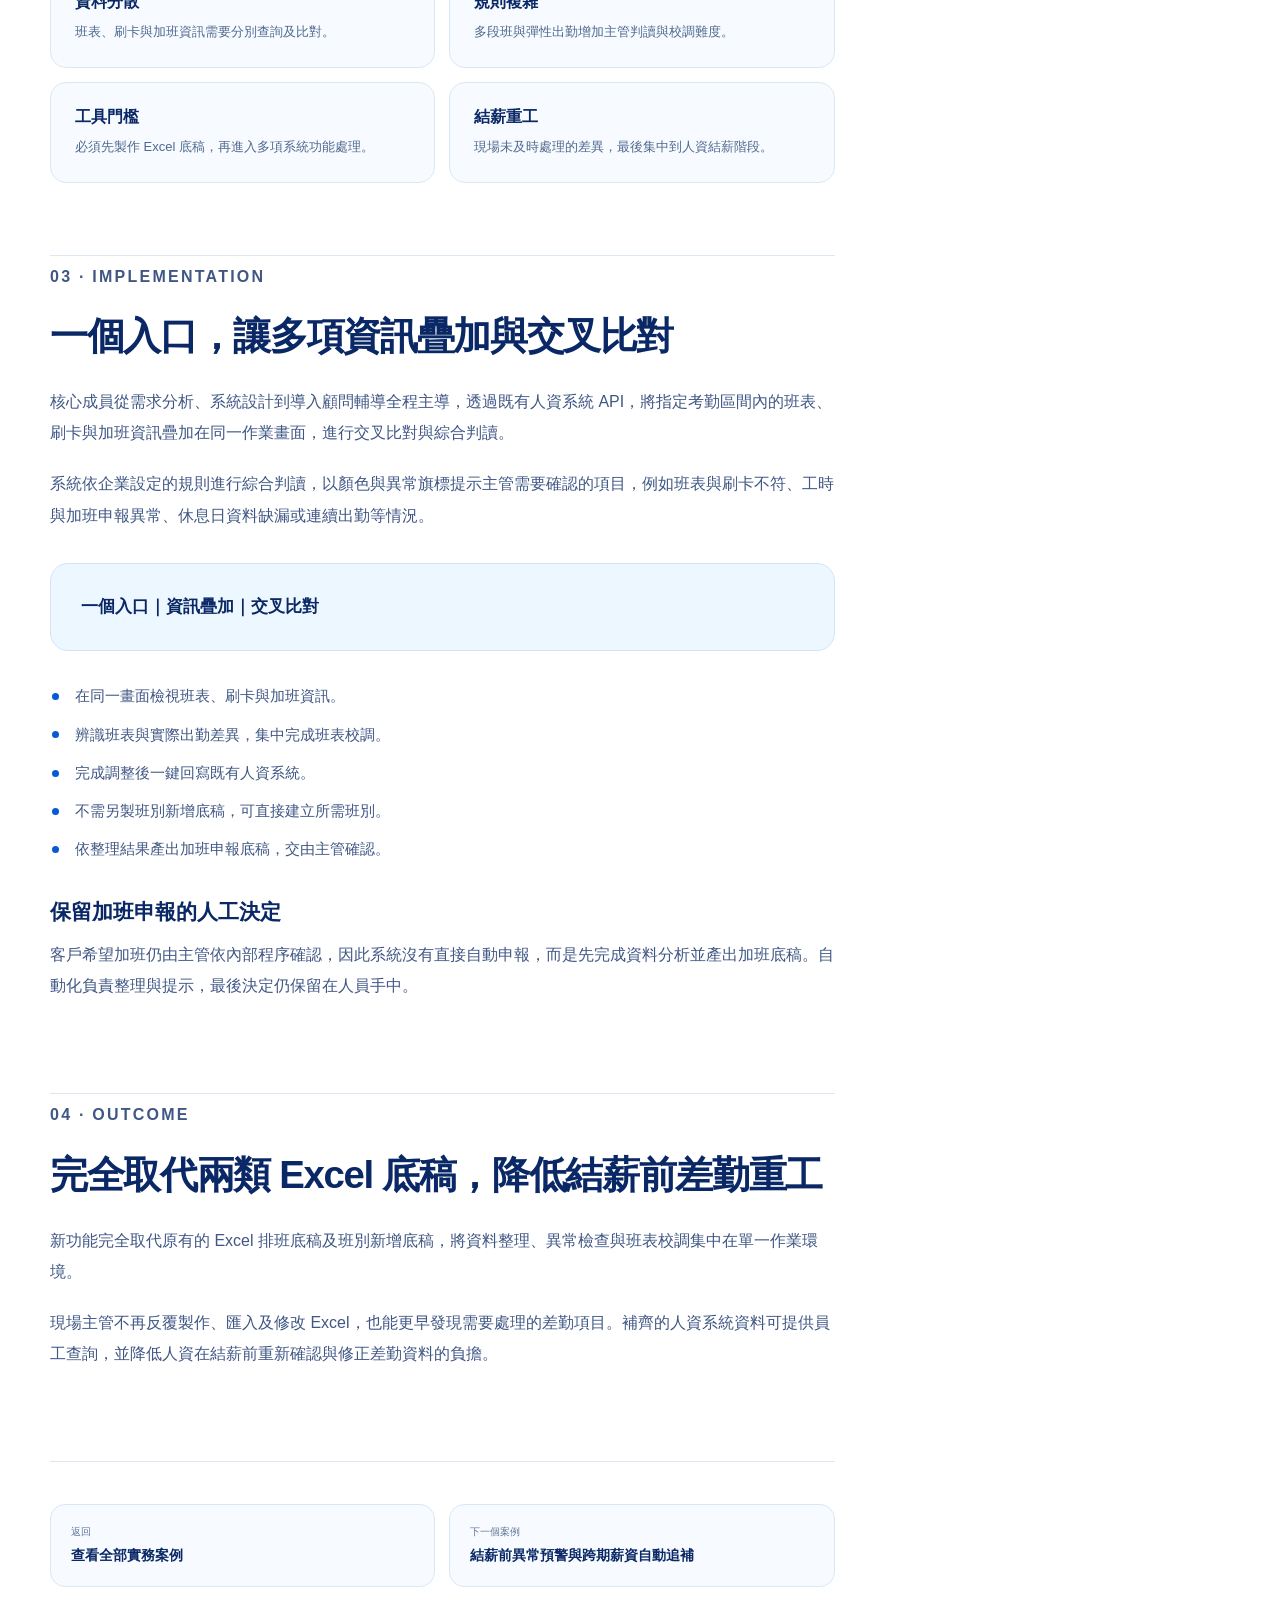
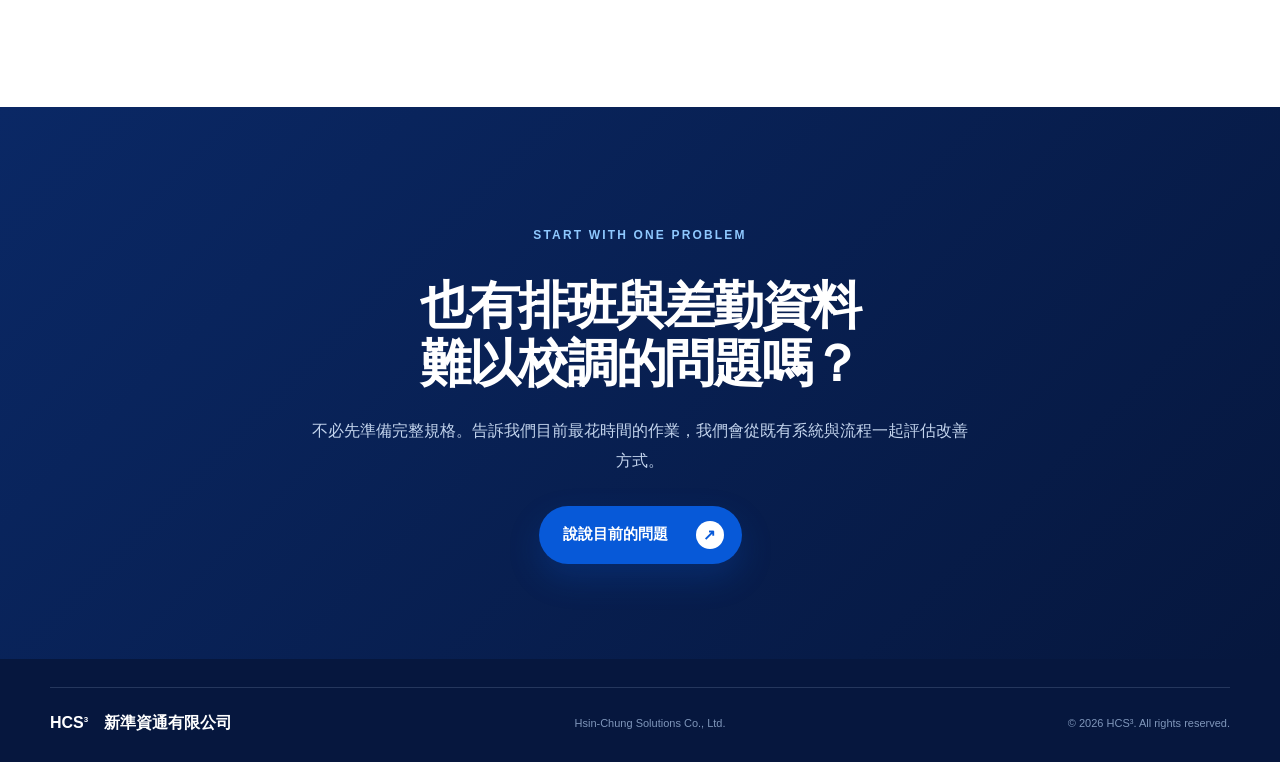
==== commit 52f64eb2: "補強智能排班案例核心概念" ====
--- a/cases/scheduling-attendance.html
+++ b/cases/scheduling-attendance.html
@@ -3,7 +3,7 @@
 <head>
   <meta charset="utf-8">
   <meta name="viewport" content="width=device-width, initial-scale=1">
-  <meta name="description" content="大型旅宿服務業者的智能排班與差勤整合案例：整合班表、刷卡與加班資訊，取代 Excel 排班底稿並協助主管校調彈性班別。">
+  <meta name="description" content="大型旅宿服務業者的智能排班與差勤整合案例：以一個入口整合班表、刷卡與加班，透過資訊疊加與交叉比對協助主管校調彈性班別。">
   <meta name="theme-color" content="#0a2865">
   <meta name="robots" content="index,follow,max-image-preview:large,max-snippet:-1,max-video-preview:-1">
   <link rel="canonical" href="https://www.hcs3.com/cases/scheduling-attendance.html">
@@ -12,7 +12,7 @@
   <meta property="og:locale" content="zh_TW">
   <meta property="og:site_name" content="HCS³ 新準資通">
   <meta property="og:title" content="多段班與彈性出勤的智能校調｜HCS³ 實務案例">
-  <meta property="og:description" content="整合班表、刷卡與加班資訊，以異常提示協助主管完成彈性班別的檢視、校調與回寫。">
+  <meta property="og:description" content="以一個入口整合班表、刷卡與加班，透過資訊疊加與交叉比對，協助主管完成彈性班別的檢視、校調與回寫。">
   <meta property="og:url" content="https://www.hcs3.com/cases/scheduling-attendance.html">
   <meta property="og:image" content="https://www.hcs3.com/assets/hcs3-social-card.png">
   <meta property="og:image:width" content="1200">
@@ -20,7 +20,7 @@
   <meta property="og:image:alt" content="HCS³ 新準資通實務案例">
   <meta name="twitter:card" content="summary_large_image">
   <meta name="twitter:title" content="多段班與彈性出勤的智能校調｜HCS³ 實務案例">
-  <meta name="twitter:description" content="整合班表、刷卡與加班資訊，以異常提示協助主管完成彈性班別的檢視、校調與回寫。">
+  <meta name="twitter:description" content="以一個入口整合班表、刷卡與加班，透過資訊疊加與交叉比對，協助主管完成彈性班別的檢視、校調與回寫。">
   <meta name="twitter:image" content="https://www.hcs3.com/assets/hcs3-social-card.png">
   <title>多段班與彈性出勤的智能校調｜HCS³ 實務案例</title>
   <script type="application/ld+json">
@@ -31,12 +31,12 @@
         "@type": "Article",
         "@id": "https://www.hcs3.com/cases/scheduling-attendance.html#article",
         "headline": "多段班與彈性出勤的智能校調",
-        "description": "大型旅宿服務業者的智能排班與差勤整合案例：整合班表、刷卡與加班資訊，取代 Excel 排班底稿並協助主管校調彈性班別。",
+        "description": "大型旅宿服務業者的智能排班與差勤整合案例：以一個入口整合班表、刷卡與加班，透過資訊疊加與交叉比對協助主管校調彈性班別。",
         "url": "https://www.hcs3.com/cases/scheduling-attendance.html",
         "mainEntityOfPage": "https://www.hcs3.com/cases/scheduling-attendance.html",
         "image": "https://www.hcs3.com/assets/hcs3-social-card.png",
         "datePublished": "2026-08-25",
-        "dateModified": "2026-08-25",
+        "dateModified": "2026-08-26",
         "inLanguage": "zh-Hant-TW",
         "author": { "@type": "Organization", "name": "新準資通有限公司", "url": "https://www.hcs3.com/" },
         "publisher": {
@@ -95,7 +95,7 @@
             <p class="eyebrow">SMART SCHEDULING · CASE 01</p>
             <p class="case-hero-industry">大型旅宿服務業者</p>
             <h1>多段班與彈性出勤的智能校調</h1>
-            <p class="case-summary">整合班表、刷卡與加班資訊，以異常提示協助主管完成彈性班別的檢視、校調與回寫，讓複雜差勤回到一個清楚的作業流程。</p>
+            <p class="case-summary">以一個入口整合班表、刷卡與加班，透過資訊疊加與交叉比對協助主管完成彈性班別的檢視、校調與回寫，讓複雜差勤回到一個清楚的作業流程。</p>
             <p class="case-disclosure">本案例整理自核心成員過往任職期間主導的企業系統專案經驗，為保護客戶及合作夥伴資訊，採匿名方式呈現。</p>
           </div>
 
@@ -134,9 +134,10 @@
 
         <section class="case-section" id="solution">
           <p class="case-section-number">03 · IMPLEMENTATION</p>
-          <h2>把班表、刷卡與加班集中到單一校調功能</h2>
-          <p>核心成員從需求分析、系統設計到導入顧問輔導全程主導，透過既有人資系統 API，整合指定考勤區間內的班表、刷卡與加班資訊。</p>
+          <h2>一個入口，讓多項資訊疊加與交叉比對</h2>
+          <p>核心成員從需求分析、系統設計到導入顧問輔導全程主導，透過既有人資系統 API，將指定考勤區間內的班表、刷卡與加班資訊疊加在同一作業畫面，進行交叉比對與綜合判讀。</p>
           <p>系統依企業設定的規則進行綜合判讀，以顏色與異常旗標提示主管需要確認的項目，例如班表與刷卡不符、工時與加班申報異常、休息日資料缺漏或連續出勤等情況。</p>
+          <div class="case-callout">一個入口｜資訊疊加｜交叉比對</div>
           <ul>
             <li>在同一畫面檢視班表、刷卡與加班資訊。</li>
             <li>辨識班表與實際出勤差異，集中完成班表校調。</li>
